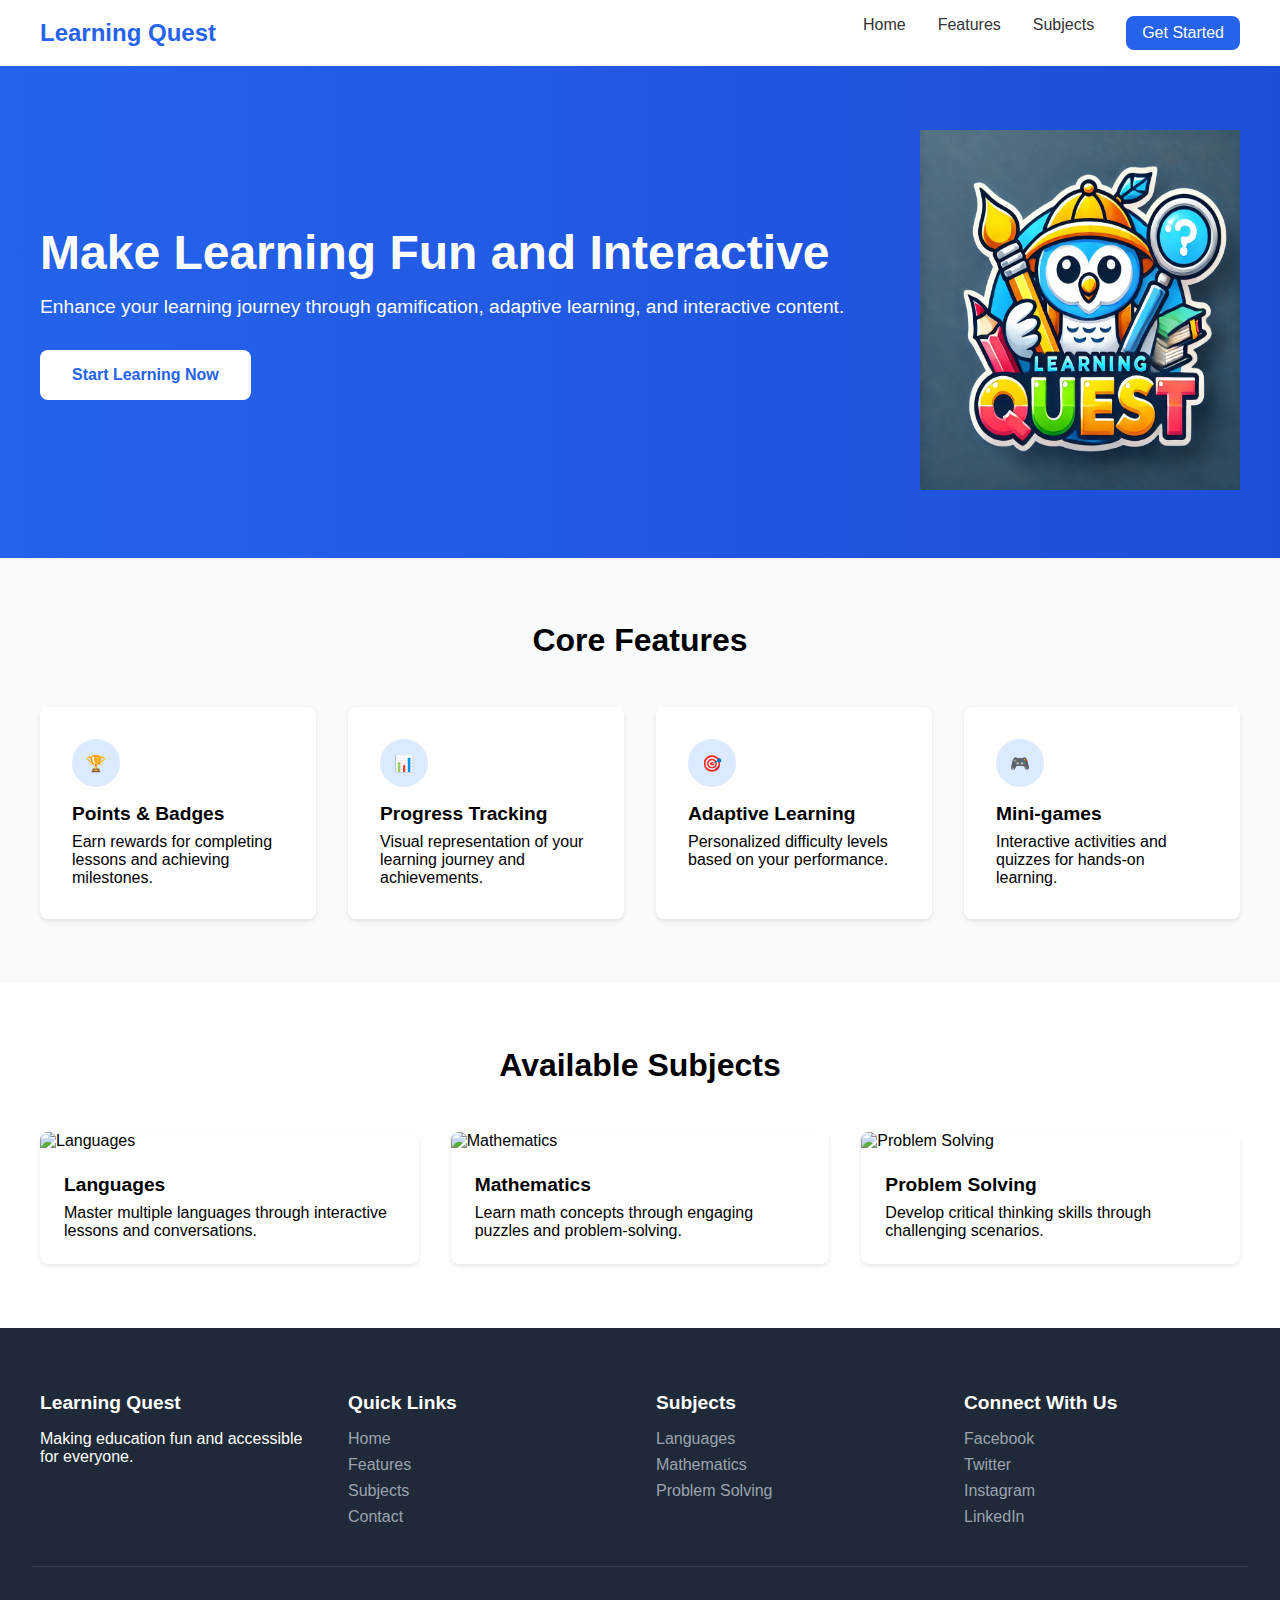
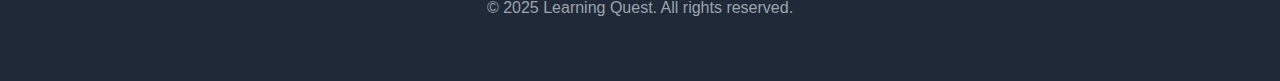
==== index.html @ 42f55c78 "Add files via upload" ====
<!DOCTYPE html>
<html lang="en">
<head>
    <meta charset="UTF-8">
    <meta name="viewport" content="width=device-width, initial-scale=1.0">
    <title>Learning Quest - Gamified Education</title>
   <link rel="stylesheet" href="index.css">
</head>
<body>
    <!-- Navigation -->
    <nav class="navbar">
        <div class="nav-container">
            <a href="#" class="logo">Learning Quest</a>
            <div class="nav-links">
                <a href="#">Home</a>
                <a href="#">Features</a>
                <a href="#">Subjects</a>
                <a href="#" class="get-started">Get Started</a>
            </div>
        </div>
    </nav>

    <!-- Hero Section -->
    <section class="hero">
        <div class="hero-container">
            <div class="hero-content">
                <h1 class="hero-title">Make Learning Fun and Interactive</h1>
                <p class="hero-description">Enhance your learning journey through gamification, adaptive learning, and interactive content.</p>
                <a href="#" class="cta-button">Start Learning Now</a>
            </div>
            <div class="hero-image">
                <img src="DALL·E 2025-02-06 14.43.32 - A colorful, playful logo for a children's learning quest website. The logo features a cartoon-style character, like a friendly owl or explorer, holdin.webp" alt="Learning Platform Preview" style="max-width: 100%;">
            </div>
        </div>
    </section>

    <!-- Features Section -->
    <section class="features">
        <h2 class="section-title">Core Features</h2>
        <div class="features-grid">
            <div class="feature-card">
                <div class="feature-icon">🏆</div>
                <h3 class="feature-title">Points & Badges</h3>
                <p>Earn rewards for completing lessons and achieving milestones.</p>
            </div>
            <div class="feature-card">
                <div class="feature-icon">📊</div>
                <h3 class="feature-title">Progress Tracking</h3>
                <p>Visual representation of your learning journey and achievements.</p>
            </div>
            <div class="feature-card">
                <div class="feature-icon">🎯</div>
                <h3 class="feature-title">Adaptive Learning</h3>
                <p>Personalized difficulty levels based on your performance.</p>
            </div>
            <div class="feature-card">
                <div class="feature-icon">🎮</div>
                <h3 class="feature-title">Mini-games</h3>
                <p>Interactive activities and quizzes for hands-on learning.</p>
            </div>
        </div>
    </section>

    <!-- Subjects Section -->
    <section class="subjects">
        <h2 class="section-title">Available Subjects</h2>
        <div class="subjects-grid">
            <div class="subject-card">
                <img src="languages.jpg" alt="Languages" class="subject-image">
                <div class="subject-content">
                    <h3 class="subject-title">Languages</h3>
                    <p>Master multiple languages through interactive lessons and conversations.</p>
                </div>
            </div>
            <div class="subject-card">
                <img src="math.jpg" alt="Mathematics" class="subject-image">
                <div class="subject-content">
                    <h3 class="subject-title">Mathematics</h3>
                    <p>Learn math concepts through engaging puzzles and problem-solving.</p>
                </div>
            </div>
            <div class="subject-card">
                <img src="problem-solving.jpg" alt="Problem Solving" class="subject-image">
                <div class="subject-content">
                    <h3 class="subject-title">Problem Solving</h3>
                    <p>Develop critical thinking skills through challenging scenarios.</p>
                </div>
            </div>
        </div>
    </section>

    <!-- Footer -->
    <footer class="footer">
        <div class="footer-container">
            <div class="footer-section">
                <h3>Learning Quest</h3>
                <p>Making education fun and accessible for everyone.</p>
            </div>
            <div class="footer-section">
                <h3>Quick Links</h3>
                <ul class="footer-links">
                    <li><a href="#">Home</a></li>
                    <li><a href="#">Features</a></li>
                    <li><a href="#">Subjects</a></li>
                    <li><a href="#">Contact</a></li>
                </ul>
            </div>
            <div class="footer-section">
                <h3>Subjects</h3>
                <ul class="footer-links">
                    <li><a href="#">Languages</a></li>
                    <li><a href="#">Mathematics</a></li>
                    <li><a href="#">Problem Solving</a></li>
                </ul>
            </div>
            <div class="footer-section">
                <h3>Connect With Us</h3>
                <ul class="footer-links">
                    <li><a href="#">Facebook</a></li>
                    <li><a href="#">Twitter</a></li>
                    <li><a href="#">Instagram</a></li>
                    <li><a href="#">LinkedIn</a></li>
                </ul>
            </div>
        </div>
        <div class="footer-bottom">
            <p>&copy; 2025 Learning Quest. All rights reserved.</p>
        </div>
    </footer>
</body>
</html>
---- index.css ----
/* Reset and Base Styles */
* {
    margin: 0;
    padding: 0;
    box-sizing: border-box;
    font-family: Arial, sans-serif;
}

/* Navigation Styles */
.navbar {
    background-color: #ffffff;
    box-shadow: 0 2px 4px rgba(0,0,0,0.1);
    padding: 1rem 2rem;
}

.nav-container {
    max-width: 1200px;
    margin: 0 auto;
    display: flex;
    justify-content: space-between;
    align-items: center;
}

.logo {
    color: #2563eb;
    font-size: 1.5rem;
    font-weight: bold;
    text-decoration: none;
}

.nav-links {
    display: flex;
    gap: 2rem;
}

.nav-links a {
    text-decoration: none;
    color: #333;
    font-weight: 500;
}

.nav-links .get-started {
    background-color: #2563eb;
    color: white;
    padding: 0.5rem 1rem;
    border-radius: 0.5rem;
}

/* Hero Section */
.hero {
    background: linear-gradient(to right, #2563eb, #1d4ed8);
    color: white;
    padding: 4rem 2rem;
}

.hero-container {
    max-width: 1200px;
    margin: 0 auto;
    display: flex;
    align-items: center;
    gap: 2rem;
}

.hero-content {
    flex: 1;
}

.hero-title {
    font-size: 3rem;
    margin-bottom: 1rem;
}

.hero-image img{
    width: 25vw;
    height: 40vh;
}
.hero-description {
    font-size: 1.2rem;
    margin-bottom: 2rem;
}

.cta-button {
    background-color: white;
    color: #2563eb;
    padding: 1rem 2rem;
    border-radius: 0.5rem;
    text-decoration: none;
    font-weight: bold;
    display: inline-block;
}

/* Features Section */
.features {
    padding: 4rem 2rem;
    background-color: #f8fafc;
}

.section-title {
    text-align: center;
    font-size: 2rem;
    margin-bottom: 3rem;
}

.features-grid {
    max-width: 1200px;
    margin: 0 auto;
    display: grid;
    grid-template-columns: repeat(auto-fit, minmax(250px, 1fr));
    gap: 2rem;
}

.feature-card {
    background: white;
    padding: 2rem;
    border-radius: 0.5rem;
    box-shadow: 0 2px 4px rgba(0,0,0,0.1);
}

.feature-icon {
    width: 3rem;
    height: 3rem;
    background-color: #dbeafe;
    border-radius: 50%;
    display: flex;
    align-items: center;
    justify-content: center;
    margin-bottom: 1rem;
}

.feature-title {
    font-size: 1.2rem;
    margin-bottom: 0.5rem;
}

/* Subjects Section */
.subjects {
    padding: 4rem 2rem;
}

.subjects-grid {
    max-width: 1200px;
    margin: 0 auto;
    display: grid;
    grid-template-columns: repeat(auto-fit, minmax(300px, 1fr));
    gap: 2rem;
}

.subject-card {
    background: white;
    border-radius: 0.5rem;
    overflow: hidden;
    box-shadow: 0 2px 4px rgba(0,0,0,0.1);
}

.subject-image {
    width: 100%;
    height: 200px;
    object-fit: cover;
}

.subject-content {
    padding: 1.5rem;
}

.subject-title {
    font-size: 1.2rem;
    margin-bottom: 0.5rem;
}

/* Footer */
.footer {
    background-color: #1f2937;
    color: white;
    padding: 4rem 2rem;
}

.footer-container {
    max-width: 1200px;
    margin: 0 auto;
    display: grid;
    grid-template-columns: repeat(auto-fit, minmax(200px, 1fr));
    gap: 2rem;
}

.footer-section h3 {
    font-size: 1.2rem;
    margin-bottom: 1rem;
}

.footer-links {
    list-style: none;
}

.footer-links li {
    margin-bottom: 0.5rem;
}

.footer-links a {
    color: #9ca3af;
    text-decoration: none;
}

.footer-bottom {
    text-align: center;
    margin-top: 2rem;
    padding-top: 2rem;
    border-top: 1px solid #374151;
    color: #9ca3af;
}

/* Responsive Design */
@media (max-width: 768px) {
    .hero-container {
        flex-direction: column;
        text-align: center;
    }

    .nav-links {
        display: none;
    }

    .hero-title {
        font-size: 2rem;
    }
}
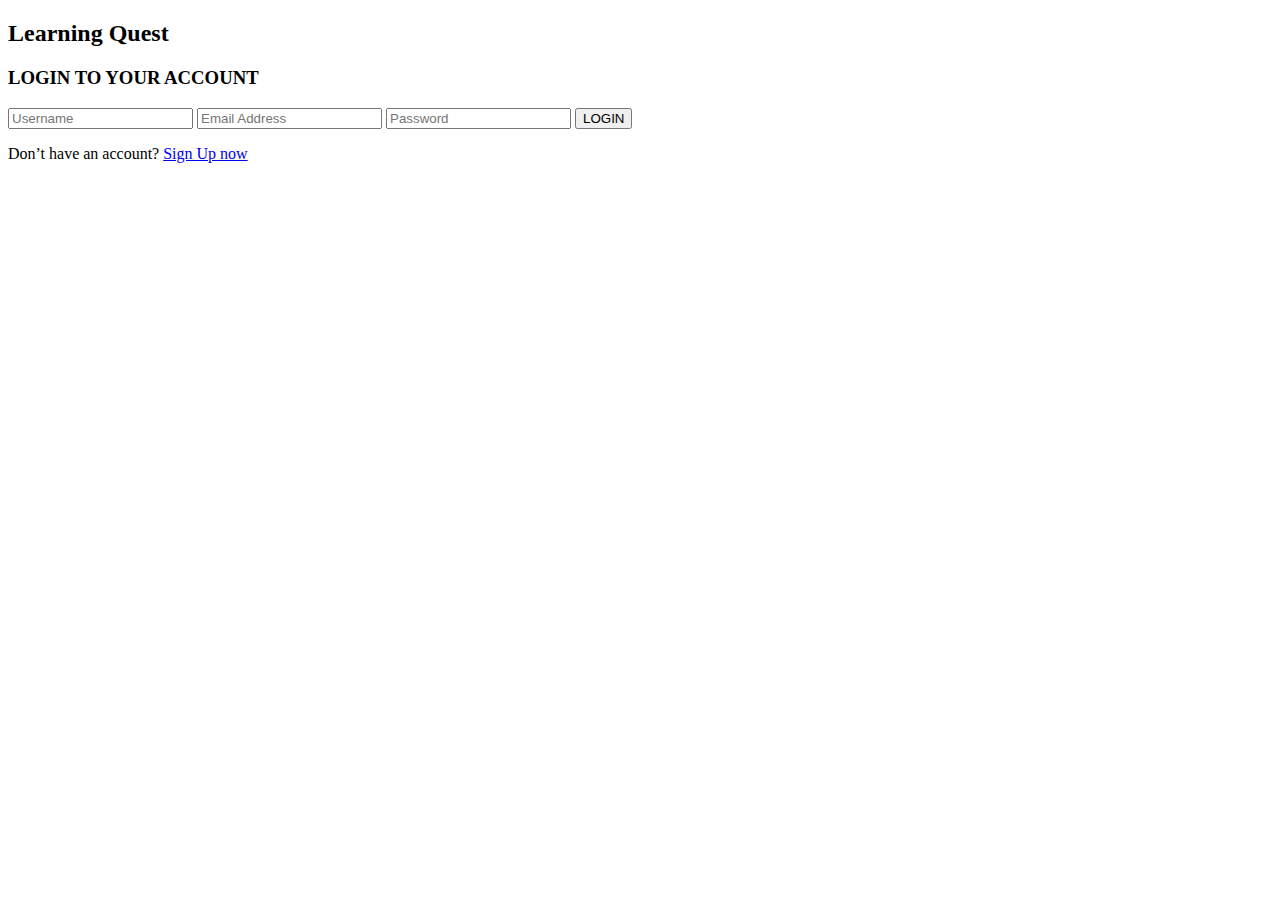
==== commit dab39bd2: "rename as index files" ====
--- a/index.html
+++ b/index.html
@@ -1,131 +1,31 @@
-<!DOCTYPE html>
-<html lang="en">
-<head>
-    <meta charset="UTF-8">
-    <meta name="viewport" content="width=device-width, initial-scale=1.0">
-    <title>Learning Quest - Gamified Education</title>
-   <link rel="stylesheet" href="index.css">
-</head>
-<body>
-    <!-- Navigation -->
-    <nav class="navbar">
-        <div class="nav-container">
-            <a href="#" class="logo">Learning Quest</a>
-            <div class="nav-links">
-                <a href="#">Home</a>
-                <a href="#">Features</a>
-                <a href="#">Subjects</a>
-                <a href="#" class="get-started">Get Started</a>
-            </div>
-        </div>
-    </nav>
-
-    <!-- Hero Section -->
-    <section class="hero">
-        <div class="hero-container">
-            <div class="hero-content">
-                <h1 class="hero-title">Make Learning Fun and Interactive</h1>
-                <p class="hero-description">Enhance your learning journey through gamification, adaptive learning, and interactive content.</p>
-                <a href="#" class="cta-button">Start Learning Now</a>
-            </div>
-            <div class="hero-image">
-                <img src="DALL·E 2025-02-06 14.43.32 - A colorful, playful logo for a children's learning quest website. The logo features a cartoon-style character, like a friendly owl or explorer, holdin.webp" alt="Learning Platform Preview" style="max-width: 100%;">
-            </div>
-        </div>
-    </section>
-
-    <!-- Features Section -->
-    <section class="features">
-        <h2 class="section-title">Core Features</h2>
-        <div class="features-grid">
-            <div class="feature-card">
-                <div class="feature-icon">🏆</div>
-                <h3 class="feature-title">Points & Badges</h3>
-                <p>Earn rewards for completing lessons and achieving milestones.</p>
-            </div>
-            <div class="feature-card">
-                <div class="feature-icon">📊</div>
-                <h3 class="feature-title">Progress Tracking</h3>
-                <p>Visual representation of your learning journey and achievements.</p>
-            </div>
-            <div class="feature-card">
-                <div class="feature-icon">🎯</div>
-                <h3 class="feature-title">Adaptive Learning</h3>
-                <p>Personalized difficulty levels based on your performance.</p>
-            </div>
-            <div class="feature-card">
-                <div class="feature-icon">🎮</div>
-                <h3 class="feature-title">Mini-games</h3>
-                <p>Interactive activities and quizzes for hands-on learning.</p>
-            </div>
-        </div>
-    </section>
-
-    <!-- Subjects Section -->
-    <section class="subjects">
-        <h2 class="section-title">Available Subjects</h2>
-        <div class="subjects-grid">
-            <div class="subject-card">
-                <img src="languages.jpg" alt="Languages" class="subject-image">
-                <div class="subject-content">
-                    <h3 class="subject-title">Languages</h3>
-                    <p>Master multiple languages through interactive lessons and conversations.</p>
-                </div>
-            </div>
-            <div class="subject-card">
-                <img src="math.jpg" alt="Mathematics" class="subject-image">
-                <div class="subject-content">
-                    <h3 class="subject-title">Mathematics</h3>
-                    <p>Learn math concepts through engaging puzzles and problem-solving.</p>
-                </div>
-            </div>
-            <div class="subject-card">
-                <img src="problem-solving.jpg" alt="Problem Solving" class="subject-image">
-                <div class="subject-content">
-                    <h3 class="subject-title">Problem Solving</h3>
-                    <p>Develop critical thinking skills through challenging scenarios.</p>
-                </div>
-            </div>
-        </div>
-    </section>
-
-    <!-- Footer -->
-    <footer class="footer">
-        <div class="footer-container">
-            <div class="footer-section">
-                <h3>Learning Quest</h3>
-                <p>Making education fun and accessible for everyone.</p>
-            </div>
-            <div class="footer-section">
-                <h3>Quick Links</h3>
-                <ul class="footer-links">
-                    <li><a href="#">Home</a></li>
-                    <li><a href="#">Features</a></li>
-                    <li><a href="#">Subjects</a></li>
-                    <li><a href="#">Contact</a></li>
-                </ul>
-            </div>
-            <div class="footer-section">
-                <h3>Subjects</h3>
-                <ul class="footer-links">
-                    <li><a href="#">Languages</a></li>
-                    <li><a href="#">Mathematics</a></li>
-                    <li><a href="#">Problem Solving</a></li>
-                </ul>
-            </div>
-            <div class="footer-section">
-                <h3>Connect With Us</h3>
-                <ul class="footer-links">
-                    <li><a href="#">Facebook</a></li>
-                    <li><a href="#">Twitter</a></li>
-                    <li><a href="#">Instagram</a></li>
-                    <li><a href="#">LinkedIn</a></li>
-                </ul>
-            </div>
-        </div>
-        <div class="footer-bottom">
-            <p>&copy; 2025 Learning Quest. All rights reserved.</p>
-        </div>
-    </footer>
-</body>
-</html>+<!DOCTYPE html>
+<html lang="en">
+<head>
+    <meta charset="UTF-8">
+    <meta name="viewport" content="width=device-width, initial-scale=1.0">
+    <title>Login Page</title>
+    <link rel="stylesheet" href="login.css">
+</head>
+<body>
+    <div class="container">
+        <!-- <nav>
+            <ul>
+                <li><a href="#">Home</a></li>
+                <li><a href="#">About Us</a></li>
+                <li><a href="#">Help</a></li>
+            </ul>
+        </nav> -->
+        <div class="login-box">
+            <h2>Learning Quest</h2>
+            <h3>LOGIN TO YOUR ACCOUNT</h3>
+            <form action="index.html">
+                <input type="text" placeholder="Username">
+                <input type="email" placeholder="Email Address">
+                <input type="password" placeholder="Password">
+                <button type="submit">LOGIN</button>
+                <p>Don’t have an account? <a href="#">Sign Up now</a></p>
+            </form>
+        </div>
+    </div>
+</body>
+</html>
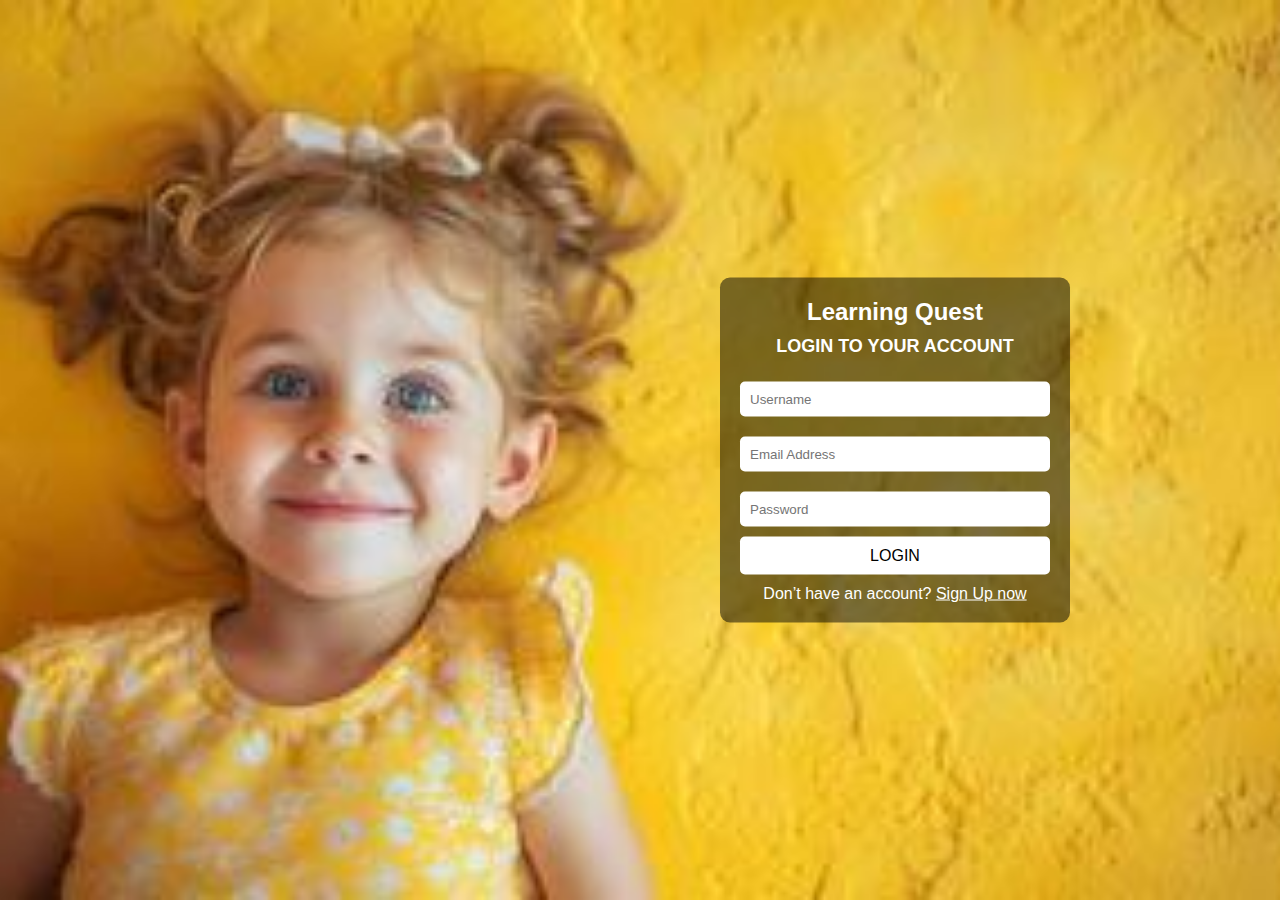
==== commit d25ecb23: "css file error try to solve" ====
--- a/index.html
+++ b/index.html
@@ -4,7 +4,7 @@
     <meta charset="UTF-8">
     <meta name="viewport" content="width=device-width, initial-scale=1.0">
     <title>Login Page</title>
-    <link rel="stylesheet" href="login.css">
+    <link rel="stylesheet" href="index.css">
 </head>
 <body>
     <div class="container">
@@ -18,7 +18,7 @@
         <div class="login-box">
             <h2>Learning Quest</h2>
             <h3>LOGIN TO YOUR ACCOUNT</h3>
-            <form action="index.html">
+            <form action="main.html">
                 <input type="text" placeholder="Username">
                 <input type="email" placeholder="Email Address">
                 <input type="password" placeholder="Password">
--- a/index.css
+++ b/index.css
@@ -0,0 +1,95 @@
+* {
+    margin: 0;
+    padding: 0;
+    box-sizing: border-box;
+    font-family: Arial, sans-serif;
+}
+
+body {
+    display: flex;
+    justify-content: center;
+    align-items: center;
+    height: 100vh;
+    background: url('login.jpeg') no-repeat center center/cover;
+}
+
+.container {
+    width: 100%;
+    max-width: 900px;
+    position: relative;
+}
+
+nav {
+    position: absolute;
+    top: 20px;
+    left: 20px;
+}
+
+nav ul {
+    list-style: none;
+    display: flex;
+    gap: 15px;
+}
+
+nav ul li {
+    display: inline;
+}
+
+nav ul li a {
+    text-decoration: none;
+    color: white;
+    font-size: 16px;
+}
+
+.login-box {
+    width: 350px;
+    background: rgba(0, 0, 0, 0.5);
+    padding: 20px;
+    border-radius: 10px;
+    color: white;
+    position: absolute;
+    right: 20px;
+    top: 50%;
+    transform: translateY(-50%);
+    text-align: center;
+}
+
+.login-box h2 {
+    margin-bottom: 10px;
+}
+
+.login-box h3 {
+    font-size: 18px;
+    margin-bottom: 15px;
+}
+
+.login-box input {
+    width: 100%;
+    padding: 10px;
+    margin: 10px 0;
+    border: none;
+    border-radius: 5px;
+}
+
+.login-box button {
+    width: 100%;
+    padding: 10px;
+    background: white;
+    border: none;
+    border-radius: 5px;
+    font-size: 16px;
+    cursor: pointer;
+}
+
+.login-box button:hover {
+    background: #ddd;
+}
+
+.login-box p {
+    margin-top: 10px;
+}
+
+.login-box p a {
+    color: white;
+    text-decoration: underline;
+}
